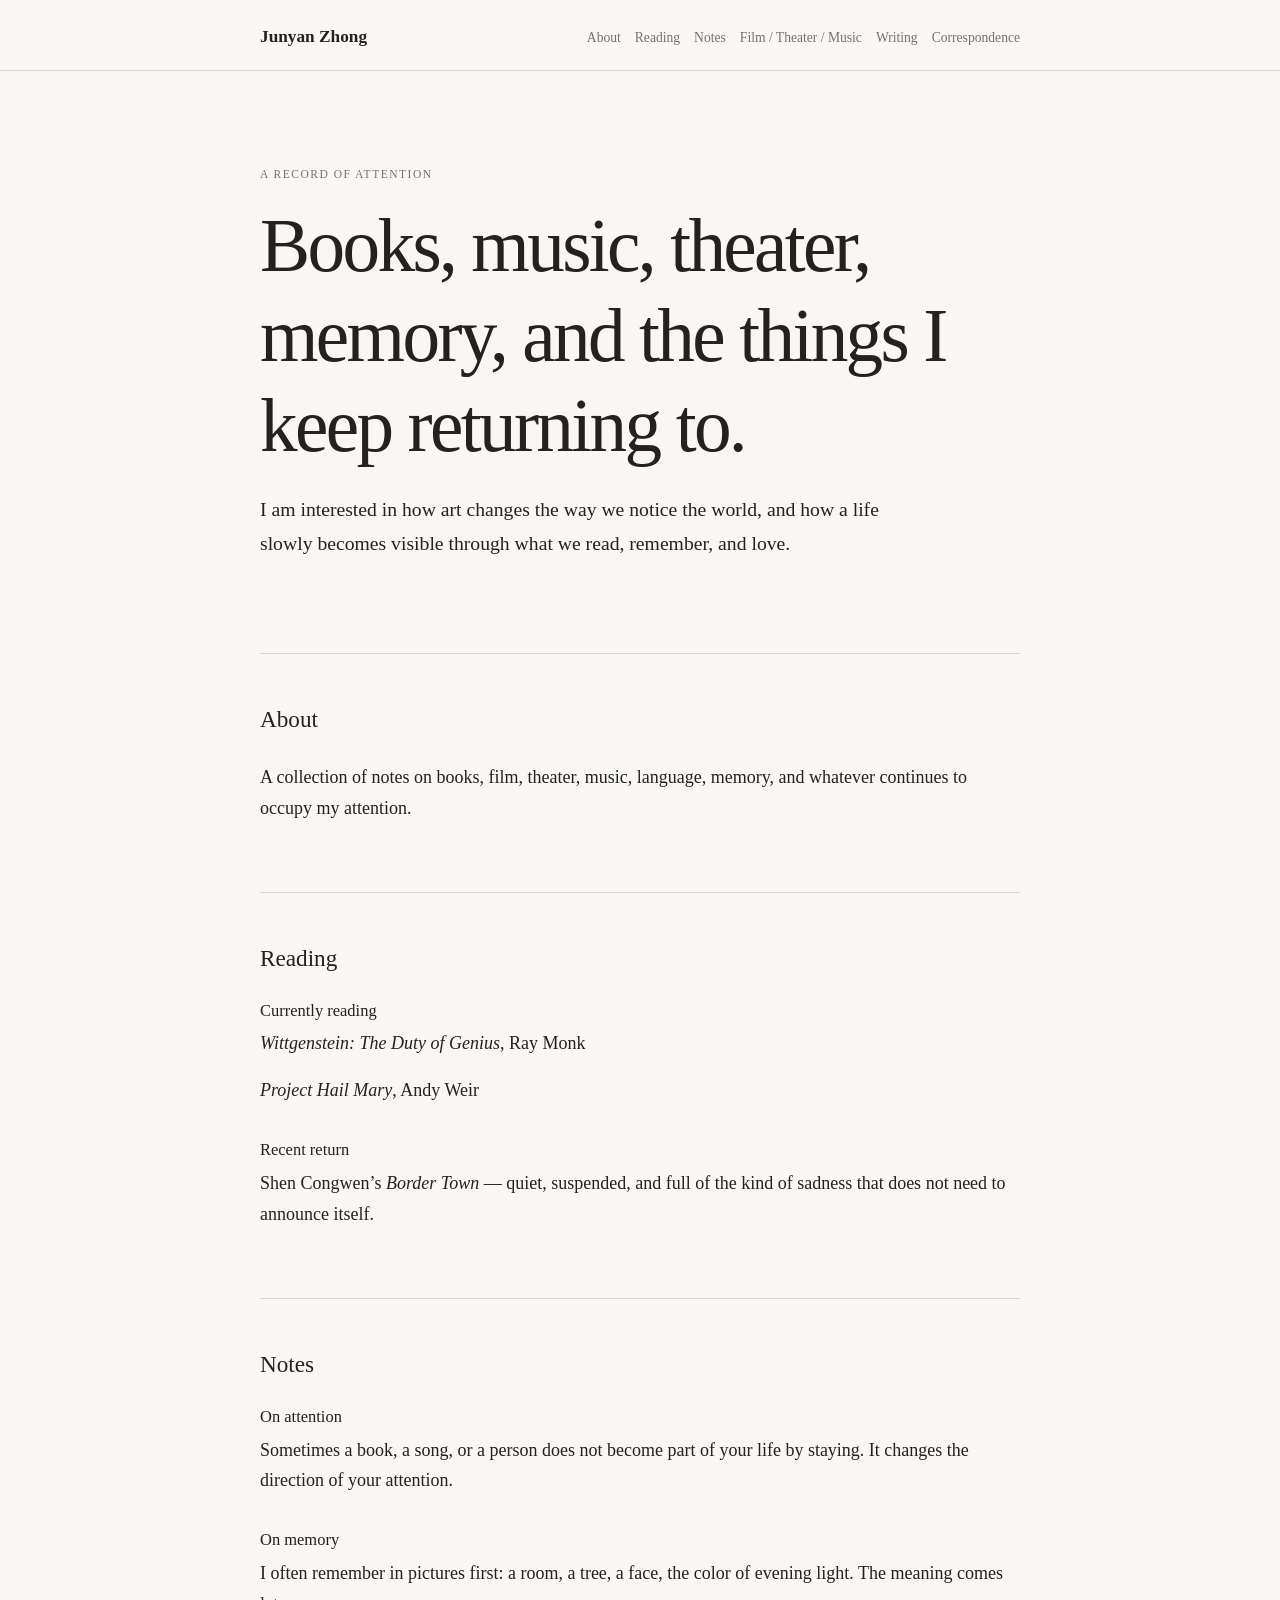
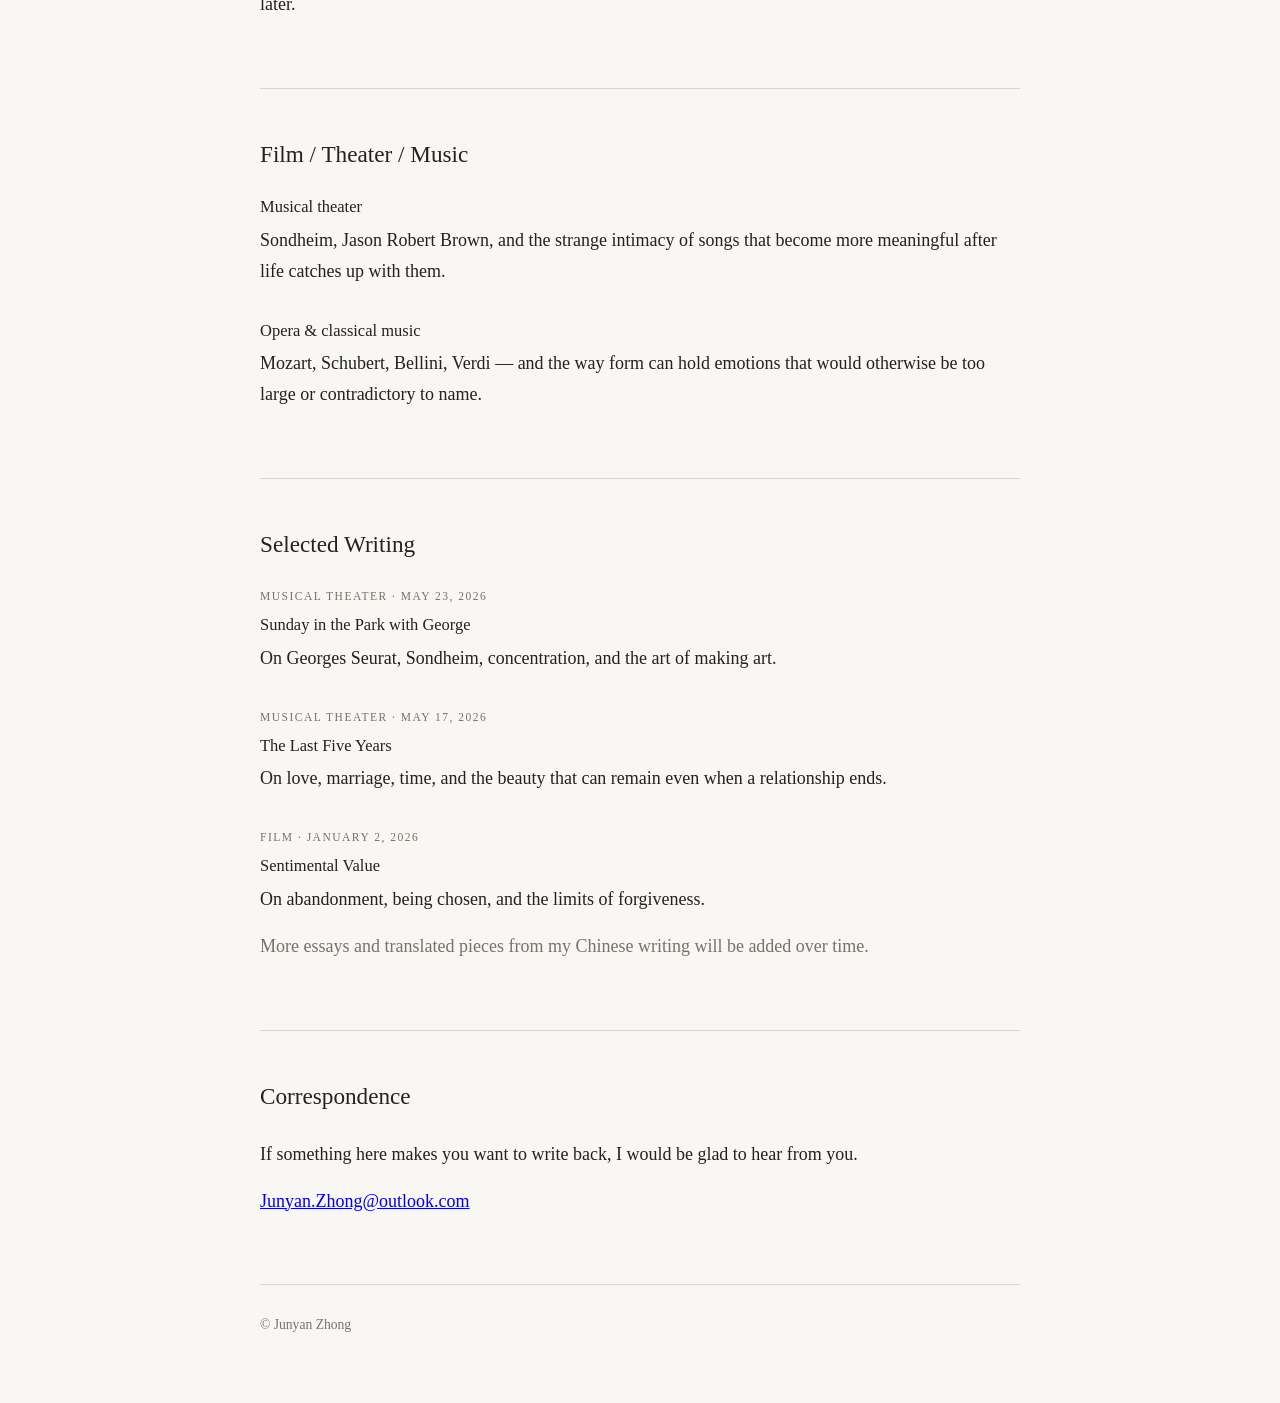
==== index.html @ b5960efe "Add public correspondence email with light spam protection" ====
<!doctype html>
<html lang="en">
<head>
  <meta charset="utf-8" />
  <meta name="viewport" content="width=device-width, initial-scale=1" />
  <meta name="description" content="Junyan Zhong — notes on books, theater, music, art, and life." />
  <title>Junyan Zhong</title>
  <link rel="stylesheet" href="styles.css" />
</head>
<body>
  <header class="site-header">
    <div class="wrap">
      <a class="name" href="index.html">Junyan Zhong</a>
      <nav>
        <a href="#about">About</a>
        <a href="#reading">Reading</a>
        <a href="#notes">Notes</a>
        <a href="#arts">Film / Theater / Music</a>
        <a href="#writing">Writing</a>
        <a href="#correspondence">Correspondence</a>
      </nav>
    </div>
  </header>

  <main class="wrap">
    <section class="hero">
      <p class="eyebrow">A record of attention</p>
      <h1>Books, music, theater, memory, and the things I keep returning to.</h1>
      <p class="lede">I am interested in how art changes the way we notice the world, and how a life slowly becomes visible through what we read, remember, and love.</p>
    </section>

    <section id="about">
      <h2>About</h2>
      <p>A collection of notes on books, film, theater, music, language, memory, and whatever continues to occupy my attention.</p>
    </section>

    <section id="reading">
      <h2>Reading</h2>
      <article>
        <h3>Currently reading</h3>
        <p><em>Wittgenstein: The Duty of Genius</em>, Ray Monk</p>
        <p><em>Project Hail Mary</em>, Andy Weir</p>
      </article>
      <article>
        <h3>Recent return</h3>
        <p>Shen Congwen’s <em>Border Town</em> — quiet, suspended, and full of the kind of sadness that does not need to announce itself.</p>
      </article>
    </section>

    <section id="notes">
      <h2>Notes</h2>
      <article>
        <h3>On attention</h3>
        <p>Sometimes a book, a song, or a person does not become part of your life by staying. It changes the direction of your attention.</p>
      </article>
      <article>
        <h3>On memory</h3>
        <p>I often remember in pictures first: a room, a tree, a face, the color of evening light. The meaning comes later.</p>
      </article>
    </section>

    <section id="arts">
      <h2>Film / Theater / Music</h2>
      <article>
        <h3>Musical theater</h3>
        <p>Sondheim, Jason Robert Brown, and the strange intimacy of songs that become more meaningful after life catches up with them.</p>
      </article>
      <article>
        <h3>Opera & classical music</h3>
        <p>Mozart, Schubert, Bellini, Verdi — and the way form can hold emotions that would otherwise be too large or contradictory to name.</p>
      </article>
    </section>

    <section id="writing">
      <h2>Selected Writing</h2>
      <article class="writing-link">
        <p class="eyebrow">Musical theater · May 23, 2026</p>
        <h3><a href="sunday-in-the-park-with-george.html">Sunday in the Park with George</a></h3>
        <p>On Georges Seurat, Sondheim, concentration, and the art of making art.</p>
      </article>
      <article class="writing-link">
        <p class="eyebrow">Musical theater · May 17, 2026</p>
        <h3><a href="the-last-five-years.html">The Last Five Years</a></h3>
        <p>On love, marriage, time, and the beauty that can remain even when a relationship ends.</p>
      </article>
      <article class="writing-link">
        <p class="eyebrow">Film · January 2, 2026</p>
        <h3><a href="sentimental-value.html">Sentimental Value</a></h3>
        <p>On abandonment, being chosen, and the limits of forgiveness.</p>
      </article>
      <p class="muted">More essays and translated pieces from my Chinese writing will be added over time.</p>
    </section>

    <section id="correspondence">
      <h2>Correspondence</h2>
      <p>If something here makes you want to write back, I would be glad to hear from you.</p>
      <p><a id="email-link" href="#" rel="nofollow">Write to me</a></p>
      <noscript><p class="muted">Junyan.Zhong [at] outlook [dot] com</p></noscript>
    </section>

    <script>
      (function () {
        const user = "Junyan.Zhong";
        const domain = "outlook.com";
        const address = user + "@" + domain;
        const link = document.getElementById("email-link");
        if (link) {
          link.href = "mailto:" + address;
          link.textContent = address;
        }
      })();
    </script>
  </main>

  <footer class="wrap">
    <p>© Junyan Zhong</p>
  </footer>
</body>
</html>
---- styles.css ----
:root {
  --bg: #f8f7f3;
  --text: #23221f;
  --muted: #77736a;
  --rule: #d9d5cc;
  --max: 760px;
}
* { box-sizing: border-box; }
html { scroll-behavior: smooth; }
body {
  margin: 0;
  background: var(--bg);
  color: var(--text);
  font-family: Georgia, "Times New Roman", serif;
  line-height: 1.72;
  font-size: 18px;
}
.wrap {
  width: min(calc(100% - 36px), var(--max));
  margin: 0 auto;
}
.site-header {
  border-bottom: 1px solid var(--rule);
  padding: 22px 0 18px;
}
.site-header .wrap {
  display: flex;
  gap: 24px;
  align-items: baseline;
  justify-content: space-between;
  flex-wrap: wrap;
}
.name {
  color: var(--text);
  text-decoration: none;
  font-size: 1.08rem;
  font-weight: 700;
}
nav {
  display: flex;
  flex-wrap: wrap;
  gap: 14px;
  font-size: 0.85rem;
}
nav a {
  color: var(--muted);
  text-decoration: none;
}
nav a:hover { color: var(--text); }
.hero {
  padding: 94px 0 76px;
}
.eyebrow {
  color: var(--muted);
  text-transform: uppercase;
  letter-spacing: .13em;
  font-size: .72rem;
}
h1, h2, h3 {
  line-height: 1.2;
  font-weight: 500;
}
h1 {
  font-size: clamp(2.25rem, 7vw, 4.7rem);
  letter-spacing: -0.035em;
  margin: 12px 0 22px;
}
.lede {
  font-size: 1.23rem;
  max-width: 650px;
}
section:not(.hero) {
  padding: 52px 0;
  border-top: 1px solid var(--rule);
}
h2 {
  font-size: 1.45rem;
  margin: 0 0 28px;
}
article + article { margin-top: 34px; }
h3 {
  font-size: 1.03rem;
  margin: 0 0 8px;
}
p { margin: 0 0 16px; }
.muted { color: var(--muted); }
footer {
  border-top: 1px solid var(--rule);
  margin-top: 48px;
  padding: 28px 0 50px;
  color: var(--muted);
  font-size: .85rem;
}
@media (max-width: 600px) {
  body { font-size: 17px; }
  .hero { padding: 66px 0 54px; }
  nav { gap: 10px 14px; }
}
.article-page {
  padding-top: 70px;
  padding-bottom: 40px;
}
.article-page h1 {
  font-size: clamp(2.2rem, 6vw, 4rem);
  margin-bottom: 18px;
}
.article-page .lede {
  margin-bottom: 52px;
  color: var(--muted);
}
.article-page blockquote {
  margin: 34px 0;
  padding-left: 22px;
  border-left: 2px solid var(--rule);
  font-style: italic;
}
.source-note {
  margin-top: 48px;
  color: var(--muted);
  font-size: .9rem;
}
.writing-link h3 a {
  color: var(--text);
  text-decoration: none;
}
.writing-link h3 a:hover {
  text-decoration: underline;
}
.writing-link .eyebrow {
  margin-bottom: 8px;
}

/* Mobile readability improvements */
img, video, iframe {
  max-width: 100%;
  height: auto;
}

.article-page,
.wrap {
  overflow-wrap: anywhere;
}

@media (max-width: 700px) {
  .wrap {
    width: min(calc(100% - 28px), var(--max));
  }

  .site-header {
    padding: 16px 0 12px;
  }

  .site-header .wrap {
    align-items: flex-start;
    gap: 10px;
  }

  .name {
    width: 100%;
    font-size: 1rem;
  }

  nav {
    width: 100%;
    gap: 8px 12px;
    font-size: 0.78rem;
    line-height: 1.4;
  }

  .hero {
    padding: 48px 0 42px;
  }

  h1 {
    font-size: clamp(2rem, 11vw, 3rem);
    line-height: 1.05;
  }

  .lede {
    font-size: 1.08rem;
  }

  section:not(.hero) {
    padding: 38px 0;
  }

  .article-page {
    padding-top: 46px;
  }

  .article-page .lede {
    margin-bottom: 34px;
  }

  .article-page blockquote {
    margin: 26px 0;
    padding-left: 16px;
  }

  body {
    font-size: 16.5px;
    line-height: 1.66;
  }

  p {
    margin-bottom: 14px;
  }
}

@media (max-width: 430px) {
  .wrap {
    width: min(calc(100% - 22px), var(--max));
  }

  nav {
    font-size: 0.75rem;
  }

  h1 {
    font-size: clamp(1.9rem, 12vw, 2.65rem);
  }

  h2 {
    font-size: 1.28rem;
  }
}
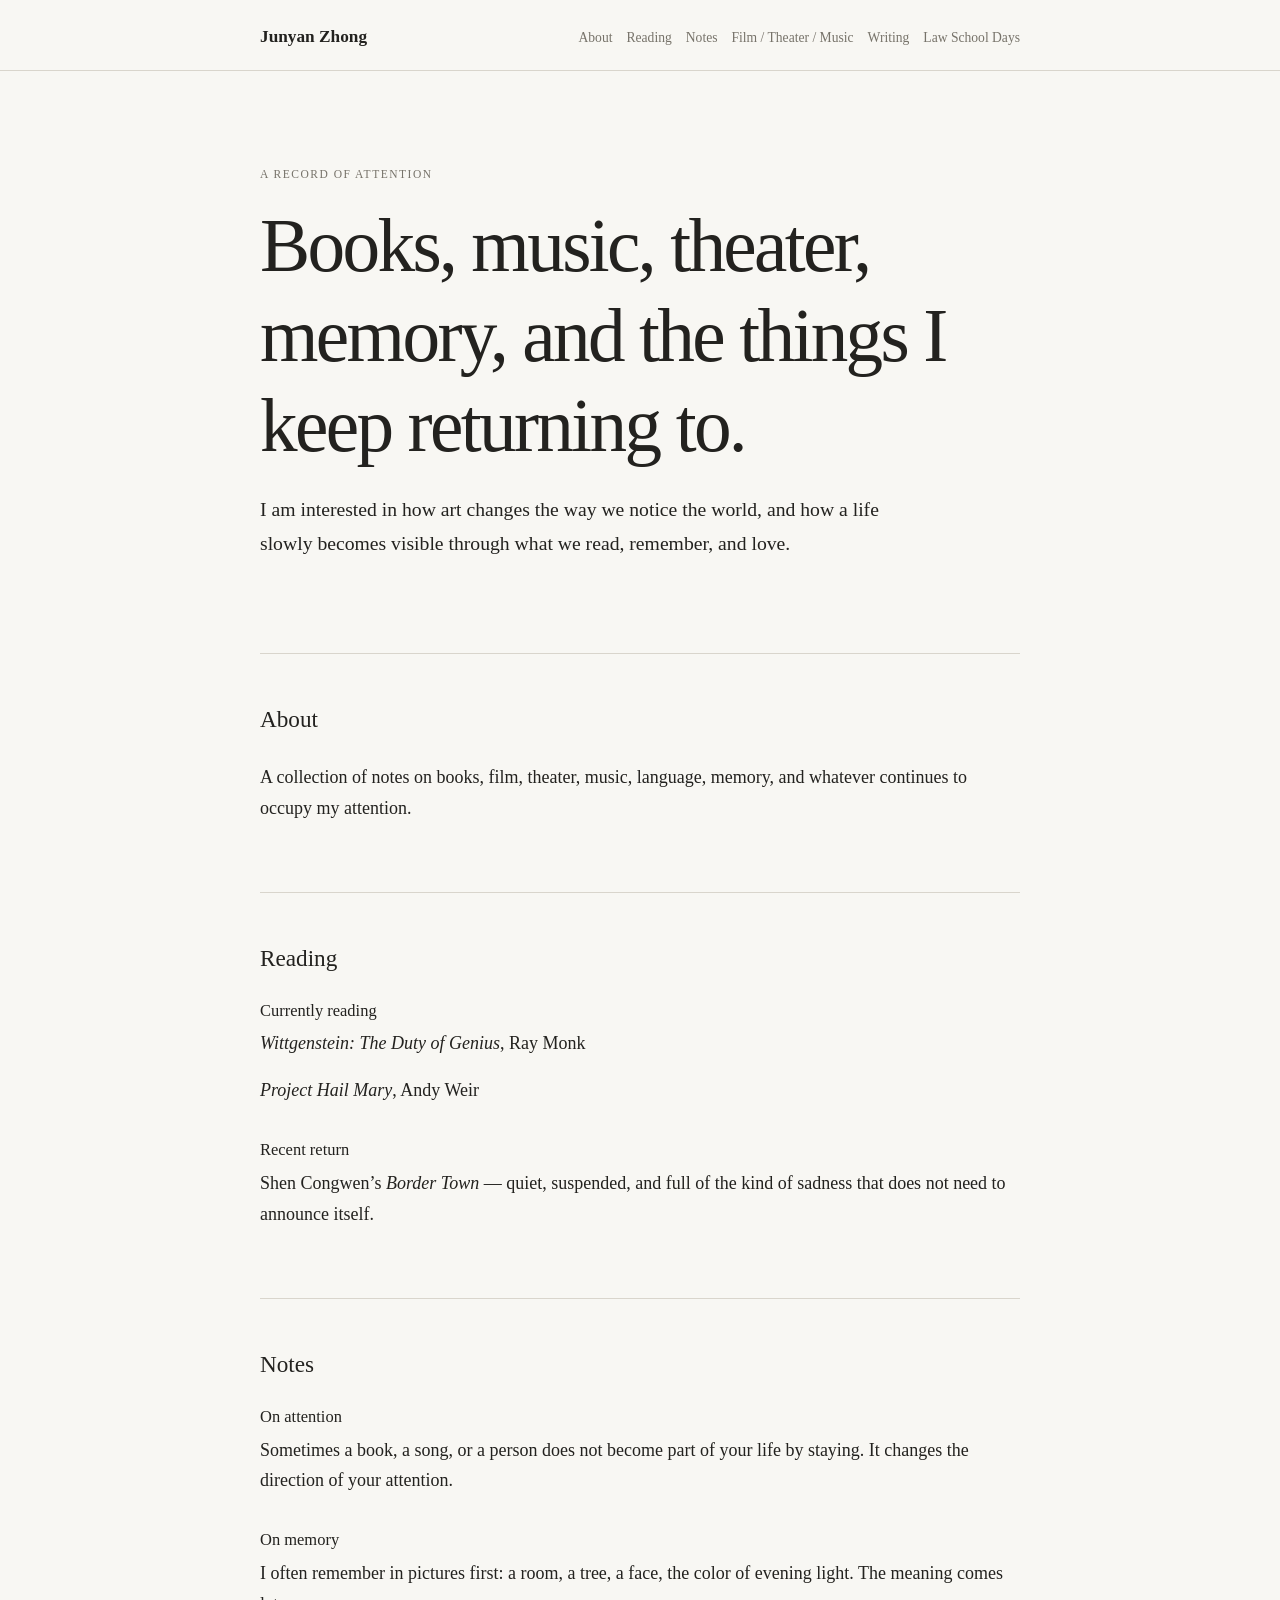
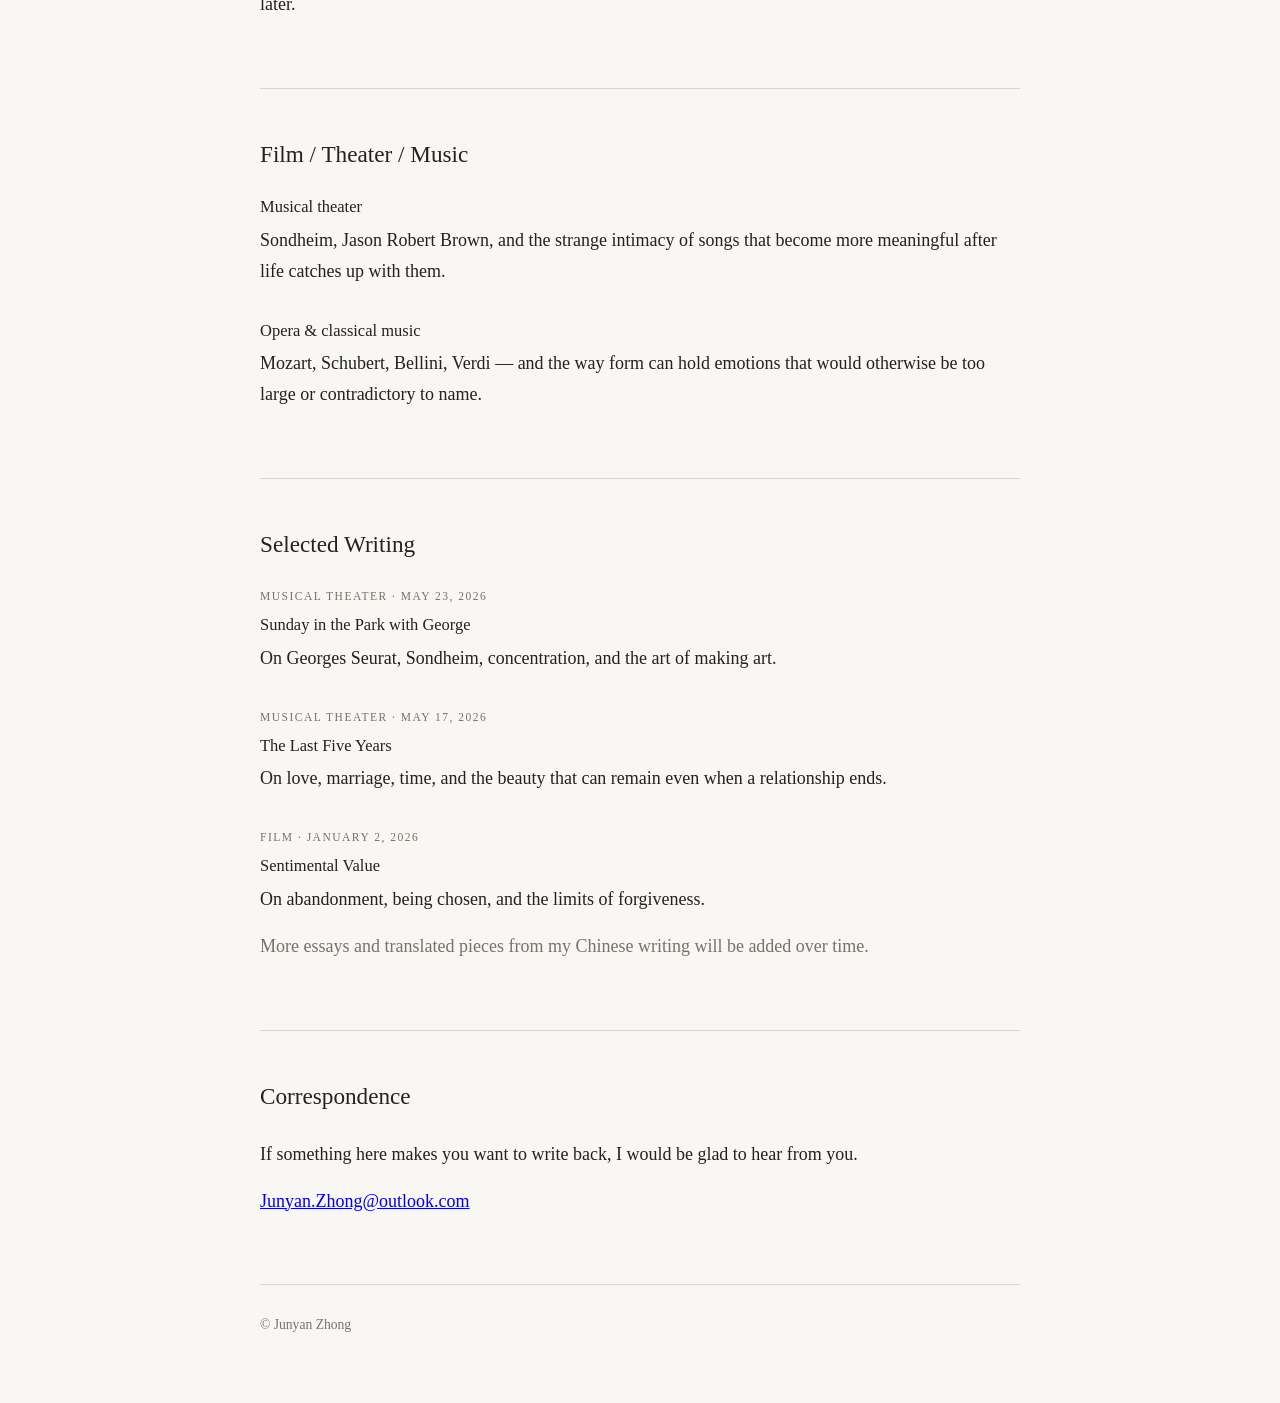
==== commit 0b3ac58c: "Replace Correspondence nav with Law School Days" ====
--- a/index.html
+++ b/index.html
@@ -17,7 +17,7 @@
         <a href="#notes">Notes</a>
         <a href="#arts">Film / Theater / Music</a>
         <a href="#writing">Writing</a>
-        <a href="#correspondence">Correspondence</a>
+        <a href="law-school-days.html">Law School Days</a>
       </nav>
     </div>
   </header>
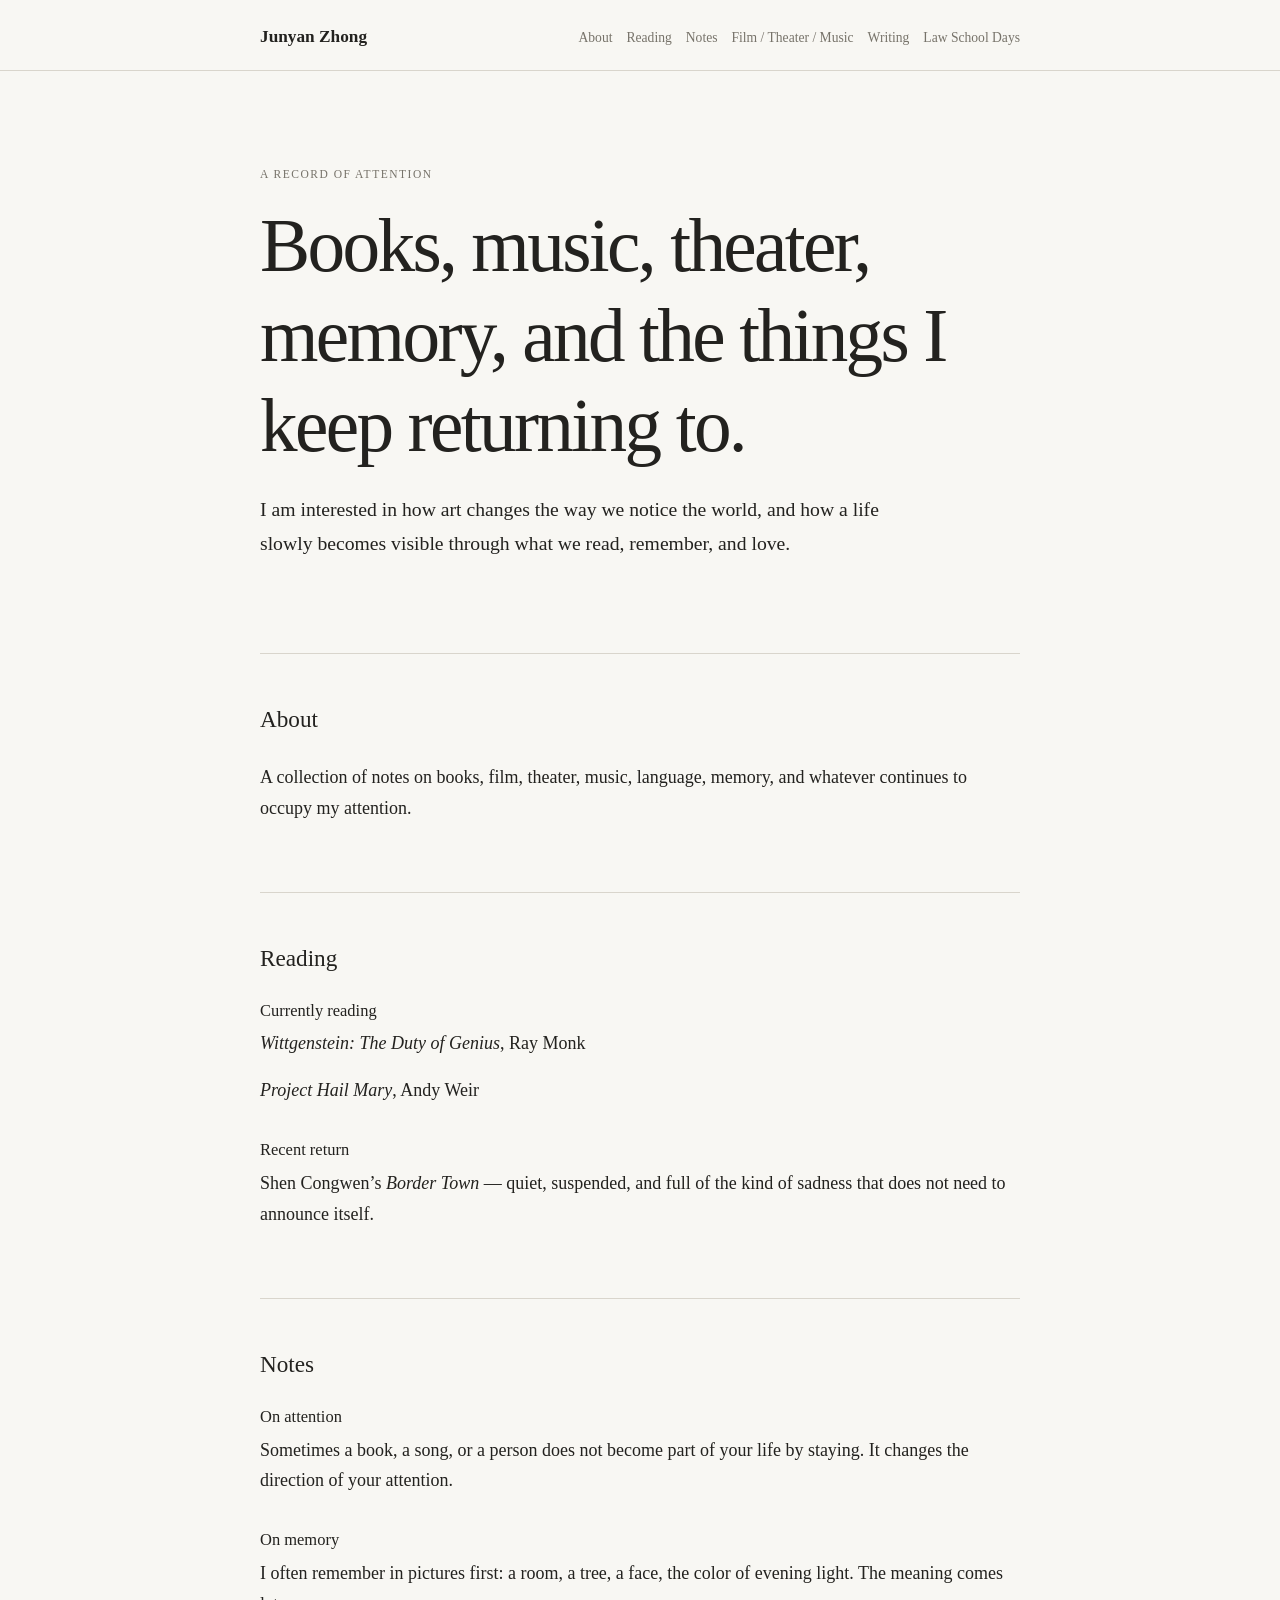
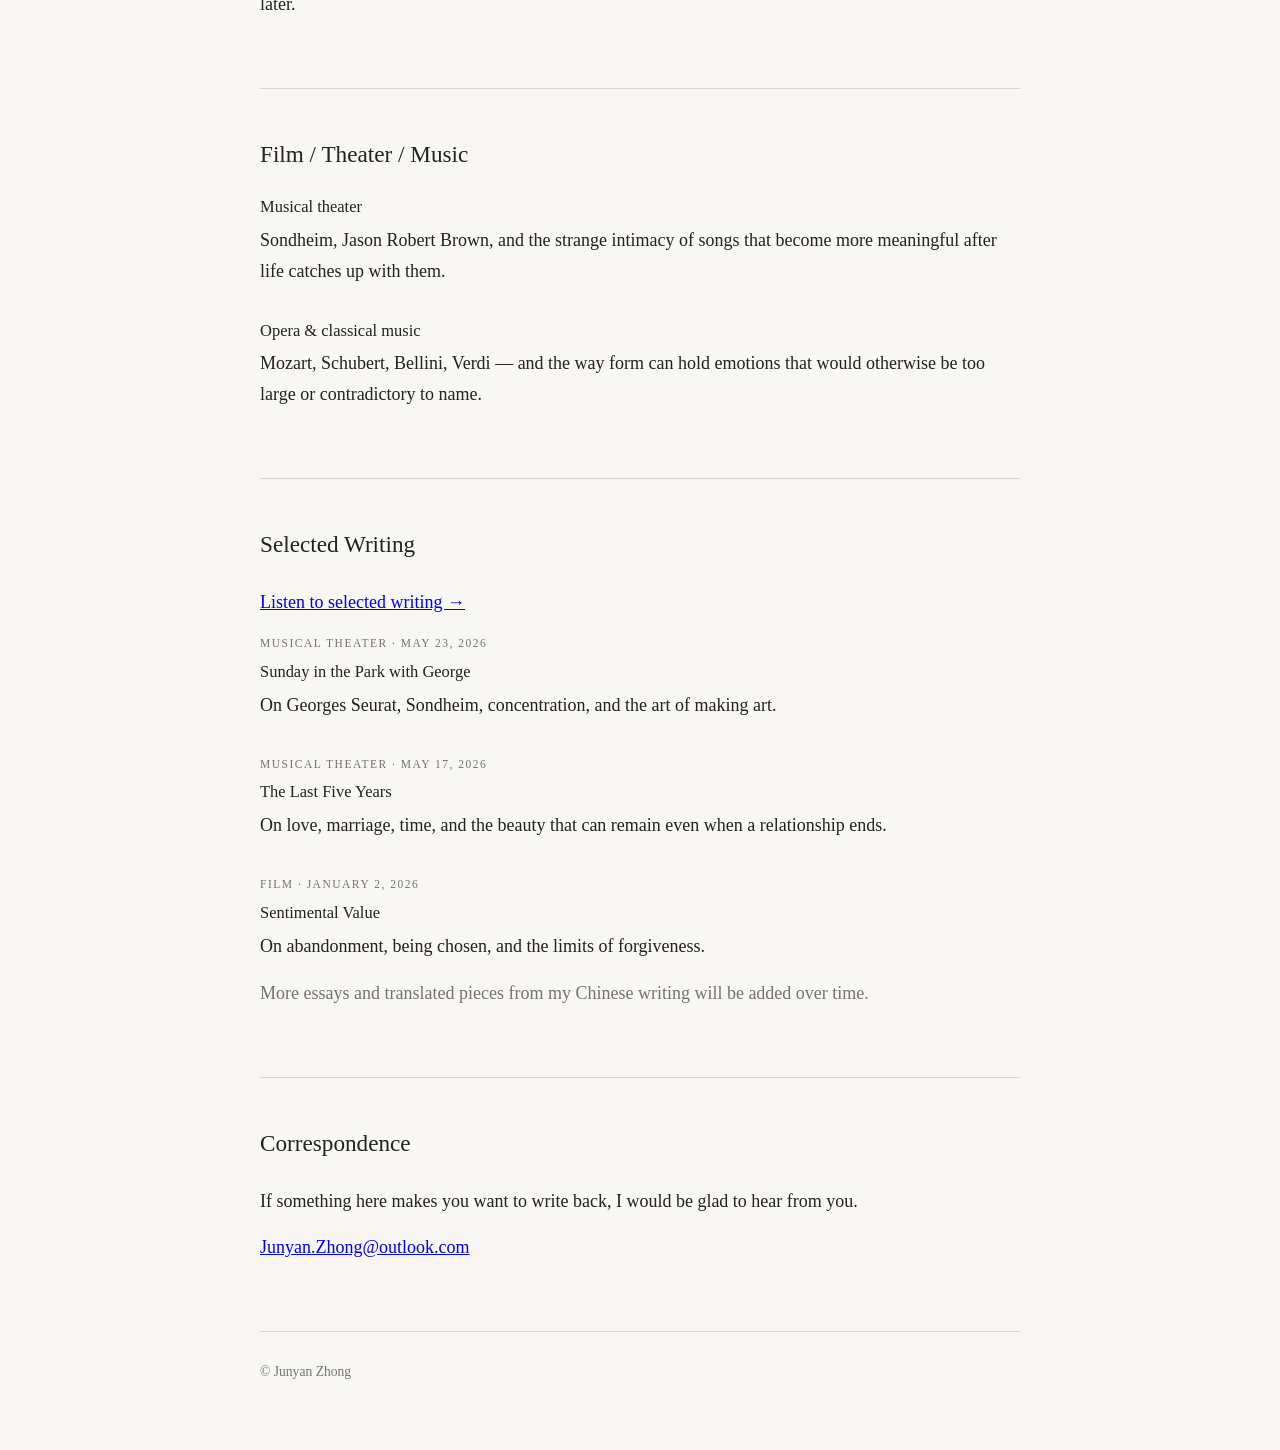
==== commit 1cc837c9: "Link selected writing audio page" ====
--- a/index.html
+++ b/index.html
@@ -73,6 +73,7 @@
 
     <section id="writing">
       <h2>Selected Writing</h2>
+      <p class="muted"><a href="listen.html">Listen to selected writing →</a></p>
       <article class="writing-link">
         <p class="eyebrow">Musical theater · May 23, 2026</p>
         <h3><a href="sunday-in-the-park-with-george.html">Sunday in the Park with George</a></h3>
--- a/styles.css
+++ b/styles.css
@@ -224,3 +224,105 @@
     font-size: 1.28rem;
   }
 }
+
+
+/* Law School Days */
+.lawschool-page h1 { margin-bottom: 14px; }
+
+.note-strip {
+  display: block;
+  overflow: visible;
+  padding: 0;
+}
+
+.note-card {
+  border-top: 1px solid var(--rule);
+  padding-top: 24px;
+  margin-top: 42px;
+}
+
+.note-card:first-child {
+  margin-top: 0;
+}
+
+.note-card time {
+  display: block;
+  color: var(--muted);
+  font-size: .82rem;
+  letter-spacing: .05em;
+  margin-bottom: 22px;
+}
+
+.note-card hr {
+  border: 0;
+  border-top: 1px solid var(--rule);
+  margin: 30px 0;
+}
+
+.note-card details {
+  margin-top: 28px;
+  border-top: 1px solid var(--rule);
+  padding-top: 14px;
+}
+
+.note-card summary {
+  cursor: pointer;
+  color: var(--muted);
+  font-size: .86rem;
+  user-select: none;
+}
+
+.note-card details p {
+  margin-top: 16px;
+  color: #4d4a44;
+  font-family: Georgia, "Times New Roman", "Songti SC", "STSong", serif;
+  line-height: 1.8;
+}
+
+@media (max-width: 700px) {
+  .note-card {
+    margin-top: 34px;
+    padding-top: 20px;
+  }
+}
+
+
+/* Law School Days audio reader */
+.audio-reader {
+  display: flex;
+  align-items: center;
+  gap: 12px;
+  margin: -24px 0 42px;
+}
+
+.audio-reader button {
+  appearance: none;
+  border: 1px solid var(--rule);
+  background: transparent;
+  color: var(--text);
+  font: inherit;
+  font-size: .88rem;
+  padding: 9px 14px;
+  border-radius: 999px;
+  cursor: pointer;
+}
+
+.audio-reader button:hover {
+  border-color: var(--text);
+}
+
+.audio-reader button:disabled {
+  cursor: default;
+  opacity: .55;
+}
+
+#audio-status {
+  font-size: .82rem;
+}
+
+@media (max-width: 700px) {
+  .audio-reader {
+    margin-top: -14px;
+    margin-bottom: 32px;
+  }
+}
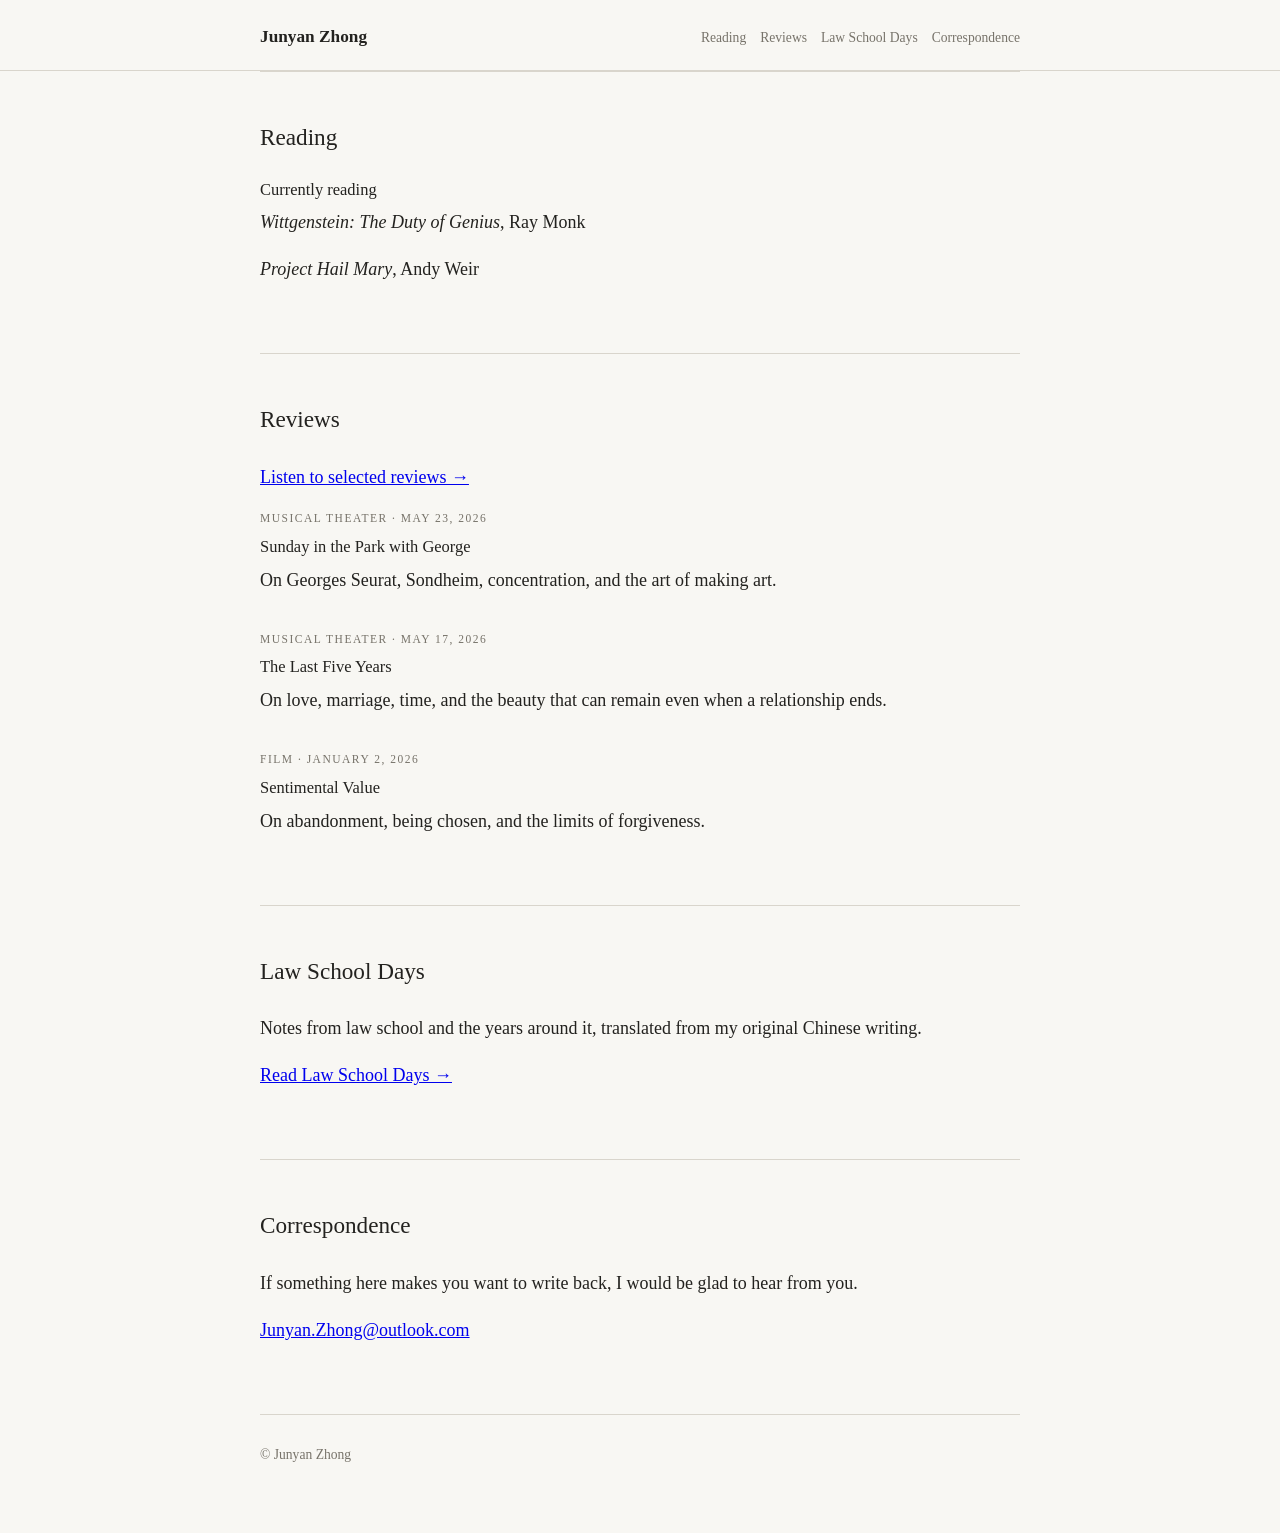
==== commit 20ccdd1c: "Simplify homepage sections" ====
--- a/index.html
+++ b/index.html
@@ -12,28 +12,15 @@
     <div class="wrap">
       <a class="name" href="index.html">Junyan Zhong</a>
       <nav>
-        <a href="#about">About</a>
         <a href="#reading">Reading</a>
-        <a href="#notes">Notes</a>
-        <a href="#arts">Film / Theater / Music</a>
-        <a href="#writing">Writing</a>
-        <a href="law-school-days.html">Law School Days</a>
+        <a href="#reviews">Reviews</a>
+        <a href="#law-school-days">Law School Days</a>
+        <a href="#correspondence">Correspondence</a>
       </nav>
     </div>
   </header>
 
   <main class="wrap">
-    <section class="hero">
-      <p class="eyebrow">A record of attention</p>
-      <h1>Books, music, theater, memory, and the things I keep returning to.</h1>
-      <p class="lede">I am interested in how art changes the way we notice the world, and how a life slowly becomes visible through what we read, remember, and love.</p>
-    </section>
-
-    <section id="about">
-      <h2>About</h2>
-      <p>A collection of notes on books, film, theater, music, language, memory, and whatever continues to occupy my attention.</p>
-    </section>
-
     <section id="reading">
       <h2>Reading</h2>
       <article>
@@ -41,55 +28,35 @@
         <p><em>Wittgenstein: The Duty of Genius</em>, Ray Monk</p>
         <p><em>Project Hail Mary</em>, Andy Weir</p>
       </article>
-      <article>
-        <h3>Recent return</h3>
-        <p>Shen Congwen’s <em>Border Town</em> — quiet, suspended, and full of the kind of sadness that does not need to announce itself.</p>
-      </article>
     </section>
 
-    <section id="notes">
-      <h2>Notes</h2>
-      <article>
-        <h3>On attention</h3>
-        <p>Sometimes a book, a song, or a person does not become part of your life by staying. It changes the direction of your attention.</p>
-      </article>
-      <article>
-        <h3>On memory</h3>
-        <p>I often remember in pictures first: a room, a tree, a face, the color of evening light. The meaning comes later.</p>
-      </article>
-    </section>
+    <section id="reviews">
+      <h2>Reviews</h2>
+      <p class="muted"><a href="listen.html">Listen to selected reviews →</a></p>
 
-    <section id="arts">
-      <h2>Film / Theater / Music</h2>
-      <article>
-        <h3>Musical theater</h3>
-        <p>Sondheim, Jason Robert Brown, and the strange intimacy of songs that become more meaningful after life catches up with them.</p>
-      </article>
-      <article>
-        <h3>Opera & classical music</h3>
-        <p>Mozart, Schubert, Bellini, Verdi — and the way form can hold emotions that would otherwise be too large or contradictory to name.</p>
-      </article>
-    </section>
-
-    <section id="writing">
-      <h2>Selected Writing</h2>
-      <p class="muted"><a href="listen.html">Listen to selected writing →</a></p>
       <article class="writing-link">
         <p class="eyebrow">Musical theater · May 23, 2026</p>
         <h3><a href="sunday-in-the-park-with-george.html">Sunday in the Park with George</a></h3>
         <p>On Georges Seurat, Sondheim, concentration, and the art of making art.</p>
       </article>
+
       <article class="writing-link">
         <p class="eyebrow">Musical theater · May 17, 2026</p>
         <h3><a href="the-last-five-years.html">The Last Five Years</a></h3>
         <p>On love, marriage, time, and the beauty that can remain even when a relationship ends.</p>
       </article>
+
       <article class="writing-link">
         <p class="eyebrow">Film · January 2, 2026</p>
         <h3><a href="sentimental-value.html">Sentimental Value</a></h3>
         <p>On abandonment, being chosen, and the limits of forgiveness.</p>
       </article>
-      <p class="muted">More essays and translated pieces from my Chinese writing will be added over time.</p>
+    </section>
+
+    <section id="law-school-days">
+      <h2>Law School Days</h2>
+      <p>Notes from law school and the years around it, translated from my original Chinese writing.</p>
+      <p><a href="law-school-days.html">Read Law School Days →</a></p>
     </section>
 
     <section id="correspondence">
--- a/styles.css
+++ b/styles.css
@@ -326,3 +326,47 @@
     margin-bottom: 32px;
   }
 }
+
+
+/* Selected writing audio page */
+.audio-page .lede {
+  margin-bottom: 36px;
+}
+
+.audio-essay {
+  border-top: 1px solid var(--rule);
+  padding-top: 28px;
+  margin-top: 36px;
+}
+
+.audio-essay:first-of-type {
+  margin-top: 0;
+}
+
+.audio-essay h2 {
+  margin-bottom: 10px;
+}
+
+.audio-essay h2 a {
+  color: var(--text);
+  text-decoration: none;
+}
+
+.audio-essay h2 a:hover {
+  text-decoration: underline;
+}
+
+.audio-essay audio,
+.audio-reader audio {
+  display: block;
+  width: 100%;
+  max-width: 620px;
+  margin-top: 16px;
+}
+
+@media (max-width: 700px) {
+  .audio-essay {
+    margin-top: 30px;
+    padding-top: 22px;
+  }
+}
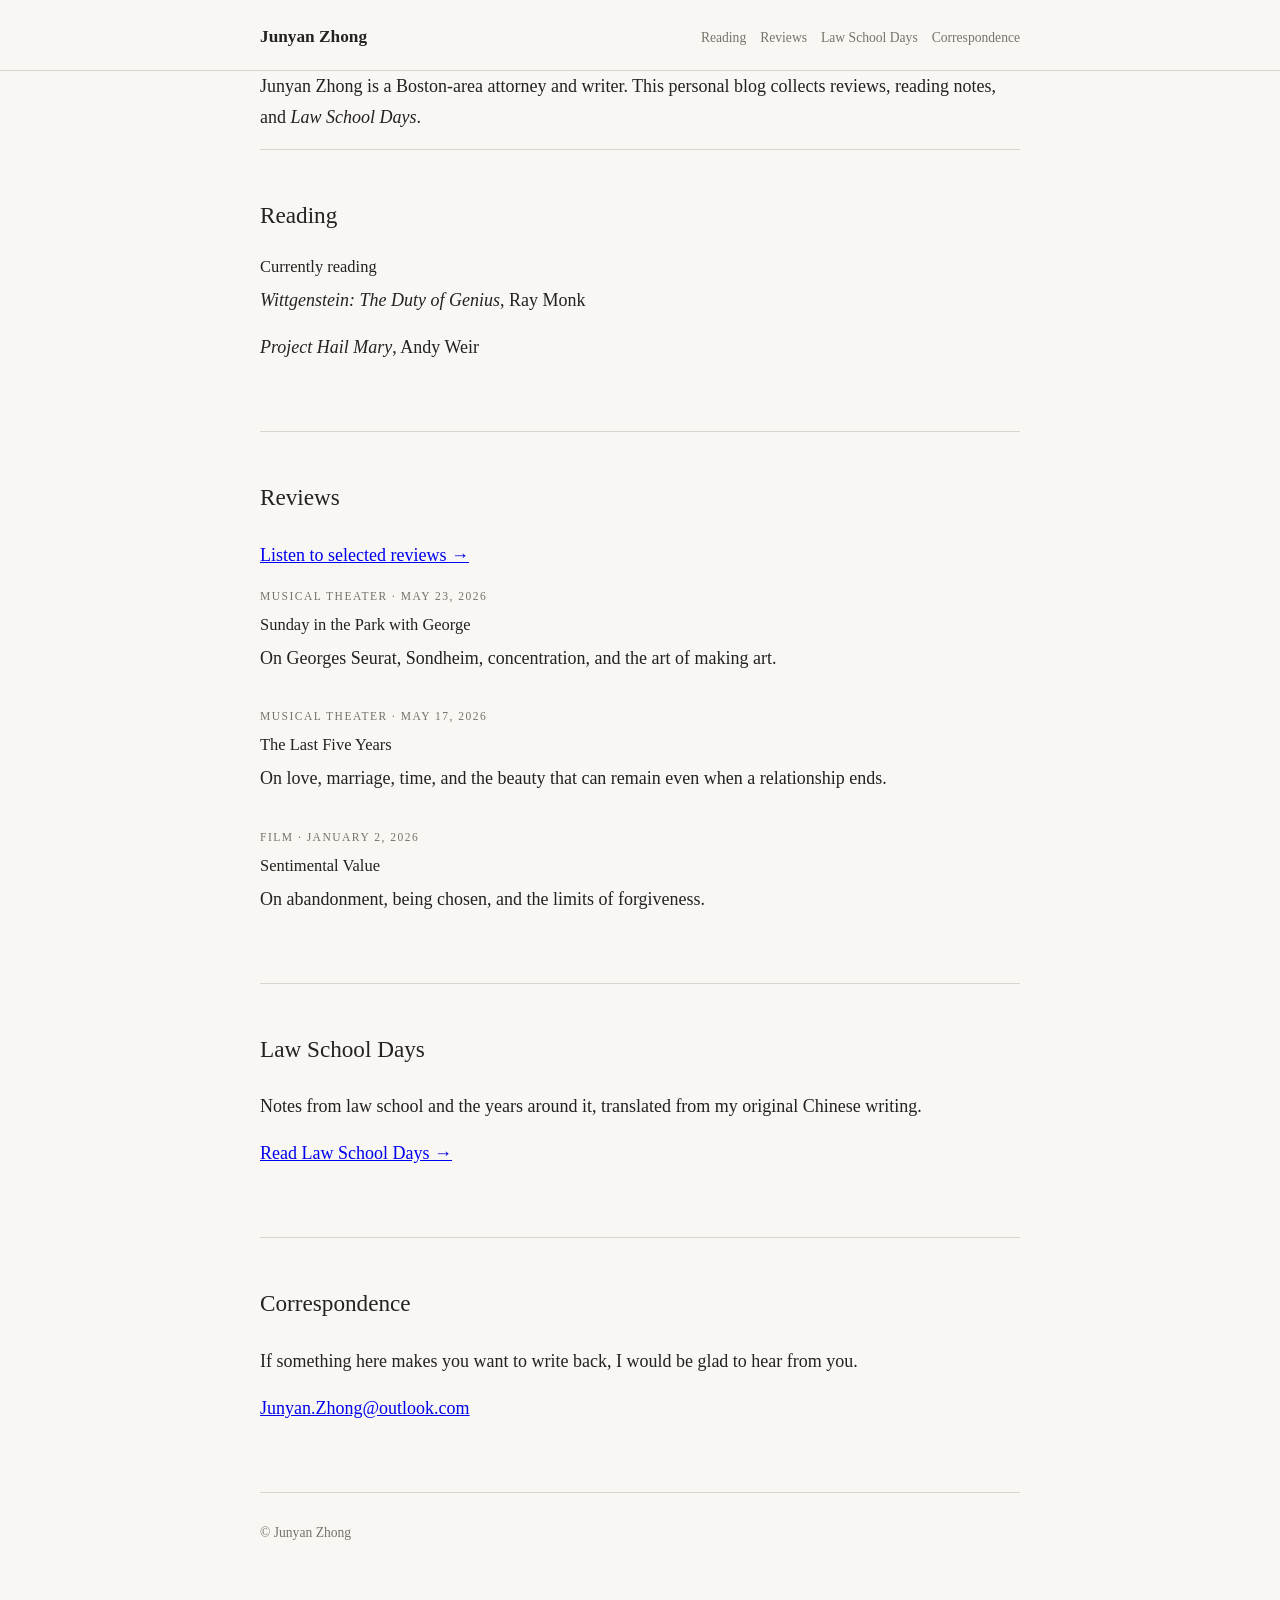
==== commit 18fe48f6: "Improve homepage search visibility for Junyan Zhong" ====
--- a/index.html
+++ b/index.html
@@ -3,9 +3,46 @@
 <head>
   <meta charset="utf-8" />
   <meta name="viewport" content="width=device-width, initial-scale=1" />
-  <meta name="description" content="Junyan Zhong — notes on books, theater, music, art, and life." />
-  <title>Junyan Zhong</title>
+  <meta name="author" content="Junyan Zhong" />
+  <meta name="description" content="Personal website and blog of Junyan Zhong, a Boston-area attorney. Reviews, reading notes, Law School Days, and writing on law, literature, theater, film, and music." />
+  <title>Junyan Zhong | Boston Attorney & Personal Blog</title>
+  <link rel="canonical" href="https://junyan-zhong.github.io/" />
+  <meta property="og:site_name" content="Junyan Zhong" />
+  <meta property="og:title" content="Junyan Zhong | Boston Attorney & Personal Blog" />
+  <meta property="og:description" content="Personal website and blog of Junyan Zhong, a Boston-area attorney, with reviews, reading notes, and Law School Days." />
+  <meta property="og:type" content="website" />
+  <meta property="og:url" content="https://junyan-zhong.github.io/" />
   <link rel="stylesheet" href="styles.css" />
+  <script type="application/ld+json">
+  {
+    "@context": "https://schema.org",
+    "@graph": [
+      {
+        "@type": "Person",
+        "@id": "https://junyan-zhong.github.io/#person",
+        "name": "Junyan Zhong",
+        "url": "https://junyan-zhong.github.io/",
+        "jobTitle": "Attorney",
+        "description": "Boston-area attorney and writer.",
+        "sameAs": [
+          "https://github.com/Junyan-Zhong",
+          "https://www.linkedin.com/in/junyanzhong",
+          "https://www.coluccilaw.com/attorney/junyan-zhong/"
+        ]
+      },
+      {
+        "@type": "WebSite",
+        "@id": "https://junyan-zhong.github.io/#website",
+        "url": "https://junyan-zhong.github.io/",
+        "name": "Junyan Zhong",
+        "alternateName": ["Junyan Blog", "Junyan Zhong Blog", "Junyan Boston Blog"],
+        "publisher": {
+          "@id": "https://junyan-zhong.github.io/#person"
+        }
+      }
+    ]
+  }
+  </script>
 </head>
 <body>
   <header class="site-header">
@@ -21,6 +58,8 @@
   </header>
 
   <main class="wrap">
+    <p class="site-intro">Junyan Zhong is a Boston-area attorney and writer. This personal blog collects reviews, reading notes, and <em>Law School Days</em>.</p>
+
     <section id="reading">
       <h2>Reading</h2>
       <article>
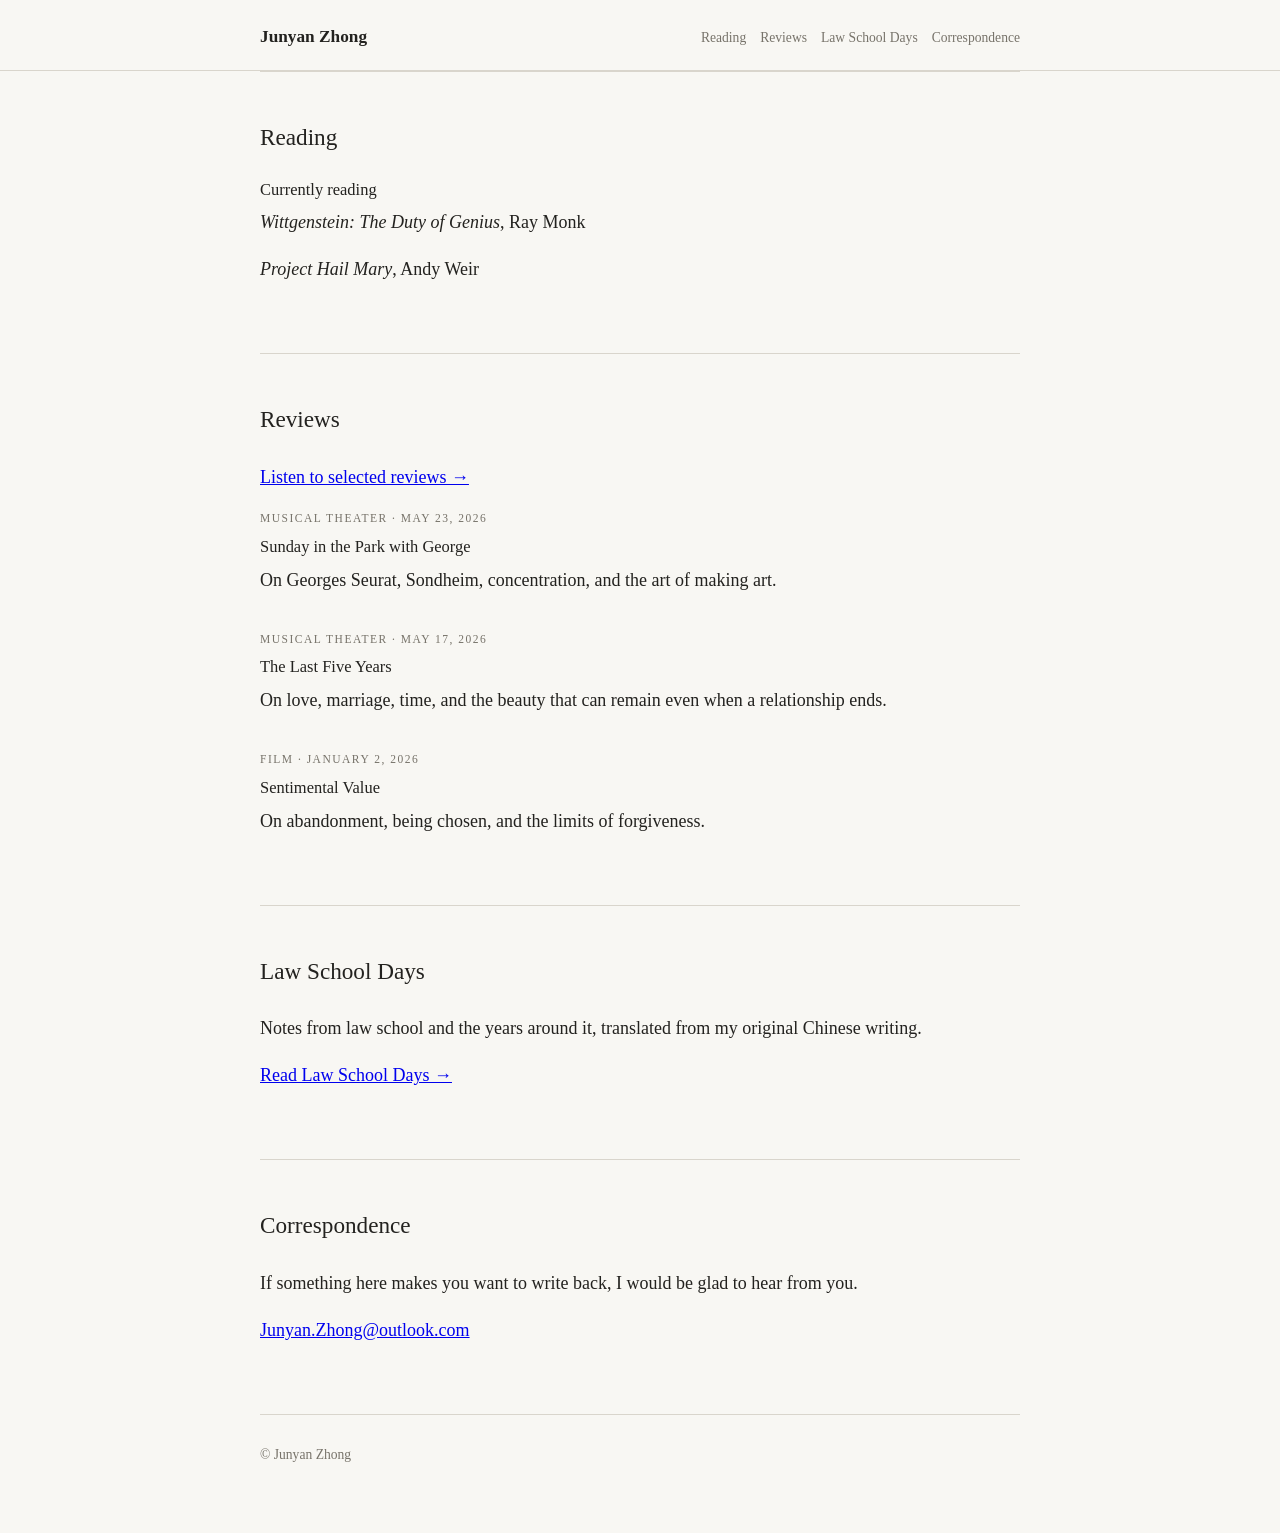
==== commit 7135a806: "Restore personal homepage wording" ====
--- a/index.html
+++ b/index.html
@@ -4,42 +4,21 @@
   <meta charset="utf-8" />
   <meta name="viewport" content="width=device-width, initial-scale=1" />
   <meta name="author" content="Junyan Zhong" />
-  <meta name="description" content="Personal website and blog of Junyan Zhong, a Boston-area attorney. Reviews, reading notes, Law School Days, and writing on law, literature, theater, film, and music." />
-  <title>Junyan Zhong | Boston Attorney & Personal Blog</title>
+  <meta name="description" content="Junyan Zhong — reading notes, reviews, Law School Days, and correspondence." />
+  <title>Junyan Zhong | Reviews, Reading & Law School Days</title>
   <link rel="canonical" href="https://junyan-zhong.github.io/" />
   <meta property="og:site_name" content="Junyan Zhong" />
-  <meta property="og:title" content="Junyan Zhong | Boston Attorney & Personal Blog" />
-  <meta property="og:description" content="Personal website and blog of Junyan Zhong, a Boston-area attorney, with reviews, reading notes, and Law School Days." />
   <meta property="og:type" content="website" />
   <meta property="og:url" content="https://junyan-zhong.github.io/" />
   <link rel="stylesheet" href="styles.css" />
   <script type="application/ld+json">
   {
     "@context": "https://schema.org",
-    "@graph": [
-      {
-        "@type": "Person",
-        "@id": "https://junyan-zhong.github.io/#person",
-        "name": "Junyan Zhong",
-        "url": "https://junyan-zhong.github.io/",
-        "jobTitle": "Attorney",
-        "description": "Boston-area attorney and writer.",
-        "sameAs": [
-          "https://github.com/Junyan-Zhong",
-          "https://www.linkedin.com/in/junyanzhong",
-          "https://www.coluccilaw.com/attorney/junyan-zhong/"
-        ]
-      },
-      {
-        "@type": "WebSite",
-        "@id": "https://junyan-zhong.github.io/#website",
-        "url": "https://junyan-zhong.github.io/",
-        "name": "Junyan Zhong",
-        "alternateName": ["Junyan Blog", "Junyan Zhong Blog", "Junyan Boston Blog"],
-        "publisher": {
-          "@id": "https://junyan-zhong.github.io/#person"
-        }
-      }
+    "@type": "Person",
+    "name": "Junyan Zhong",
+    "url": "https://junyan-zhong.github.io/",
+    "sameAs": [
+      "https://github.com/Junyan-Zhong"
     ]
   }
   </script>
@@ -58,8 +37,6 @@
   </header>
 
   <main class="wrap">
-    <p class="site-intro">Junyan Zhong is a Boston-area attorney and writer. This personal blog collects reviews, reading notes, and <em>Law School Days</em>.</p>
-
     <section id="reading">
       <h2>Reading</h2>
       <article>
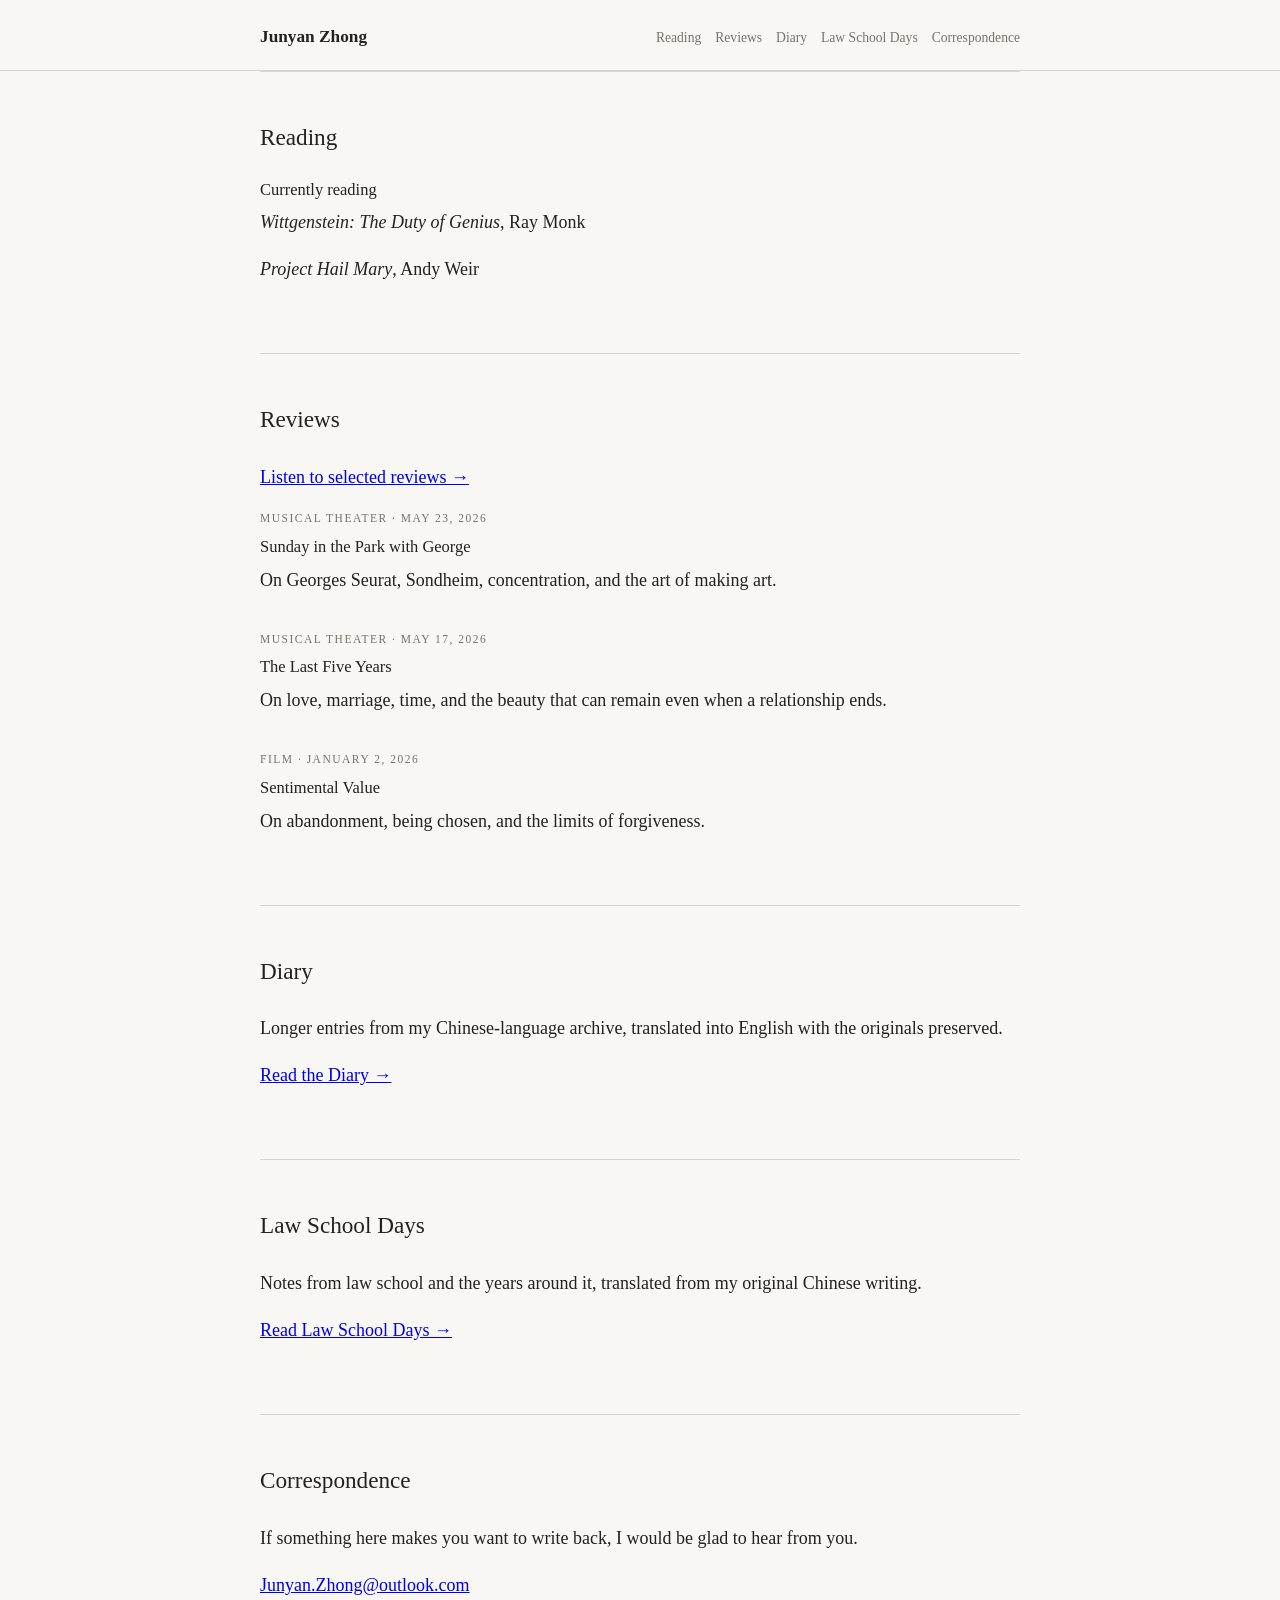
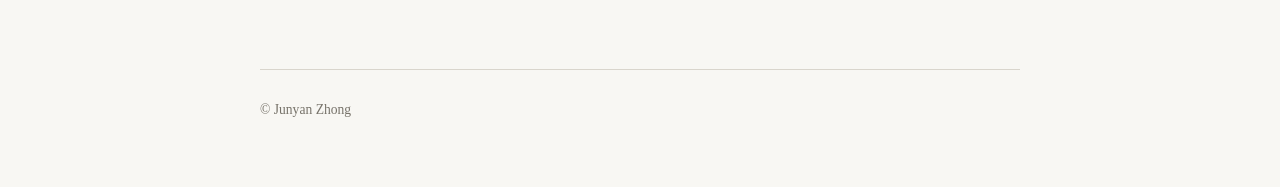
==== commit 6dfefbd8: "Add Diary to homepage" ====
--- a/index.html
+++ b/index.html
@@ -30,6 +30,7 @@
       <nav>
         <a href="#reading">Reading</a>
         <a href="#reviews">Reviews</a>
+        <a href="diary.html">Diary</a>
         <a href="#law-school-days">Law School Days</a>
         <a href="#correspondence">Correspondence</a>
       </nav>
@@ -69,6 +70,12 @@
       </article>
     </section>
 
+    <section id="diary">
+      <h2>Diary</h2>
+      <p>Longer entries from my Chinese-language archive, translated into English with the originals preserved.</p>
+      <p><a href="diary.html">Read the Diary →</a></p>
+    </section>
+
     <section id="law-school-days">
       <h2>Law School Days</h2>
       <p>Notes from law school and the years around it, translated from my original Chinese writing.</p>
